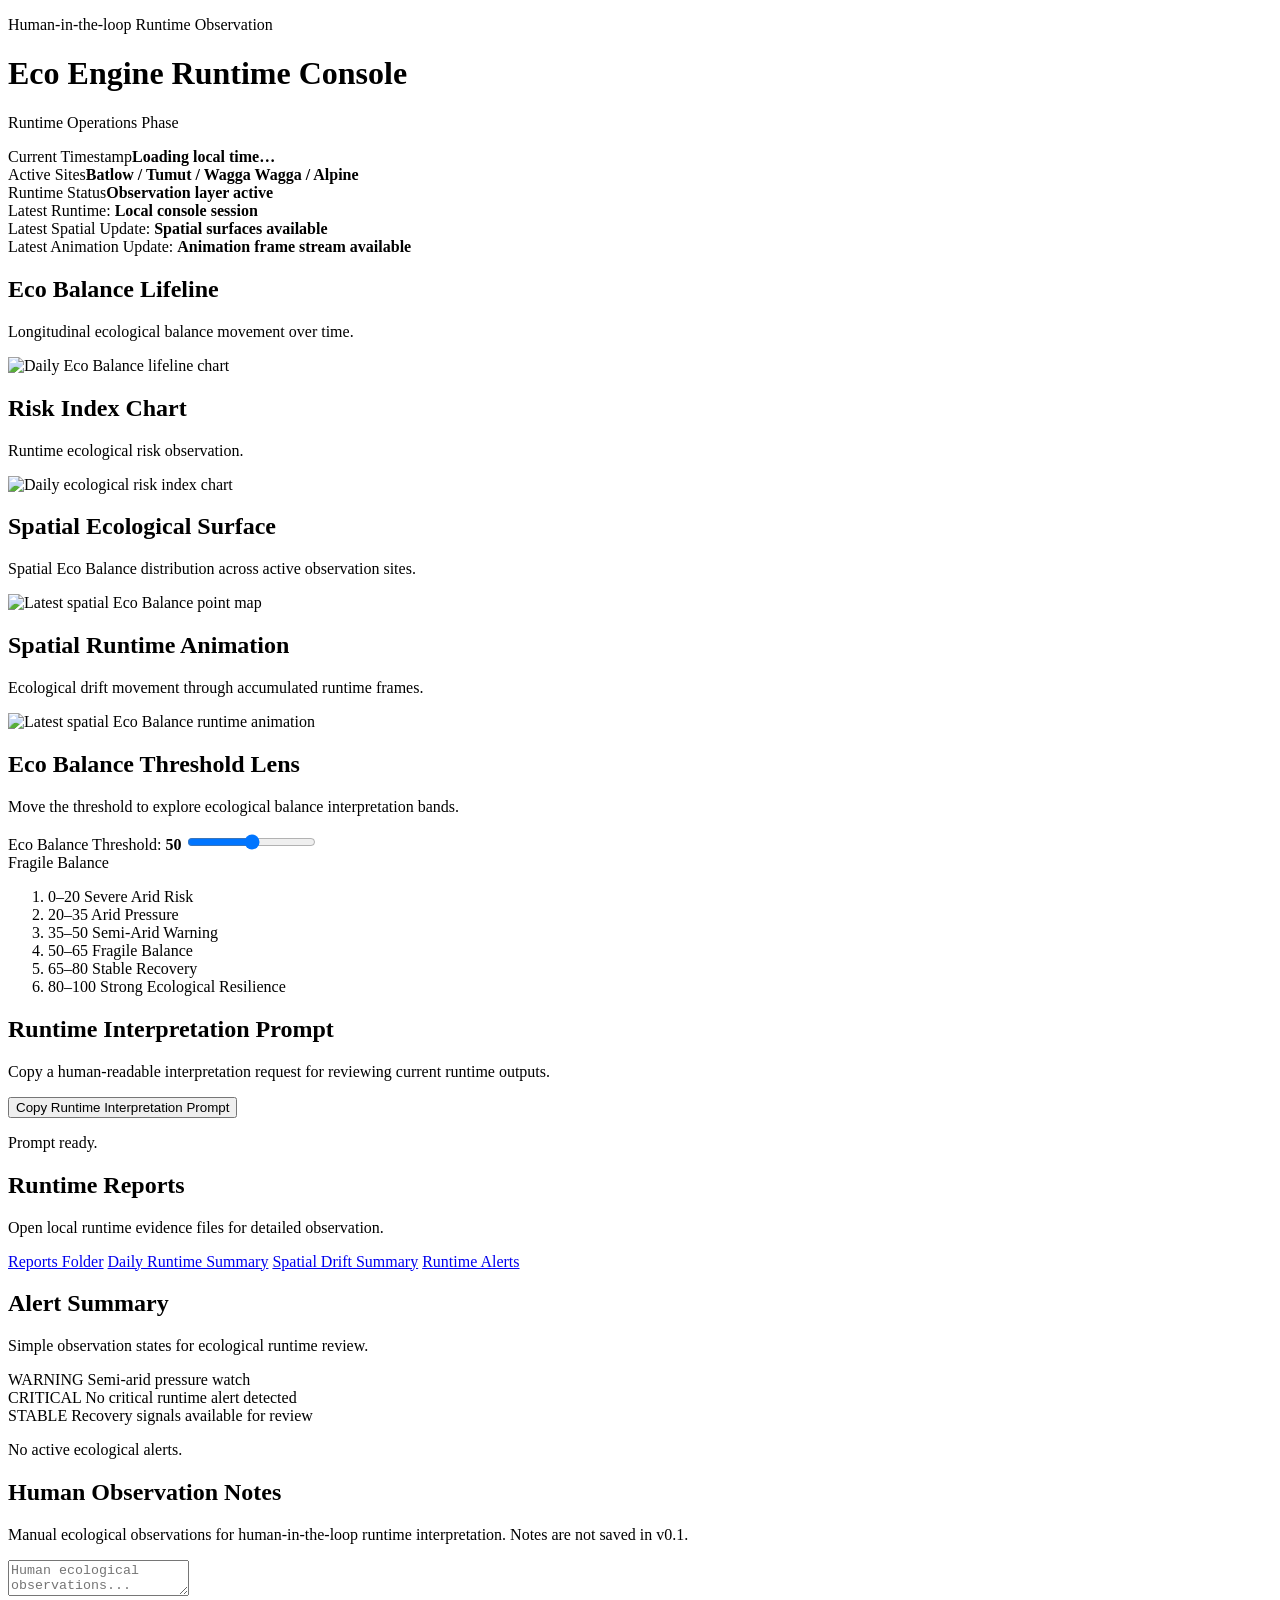
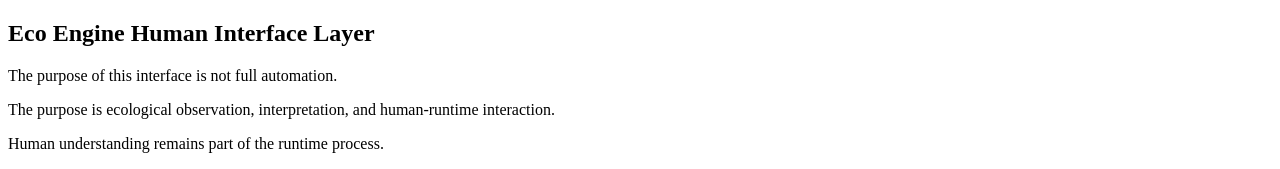
==== index.html @ 0c62c289 "Rename index_new.html to index.html" ====
<!DOCTYPE html>
<html lang="en">
<head>
  <meta charset="UTF-8">
  <meta name="viewport" content="width=device-width, initial-scale=1.0">
  <title>Eco Engine Runtime Console</title>
  <link rel="stylesheet" href="style.css">
</head>
<body>
  <header class="runtime-header">
    <div>
      <p class="eyebrow">Human-in-the-loop Runtime Observation</p>
      <h1>Eco Engine Runtime Console</h1>
      <p class="phase">Runtime Operations Phase</p>
    </div>
    <div class="status-panel" aria-label="Runtime status summary">
      <div><span>Current Timestamp</span><strong id="current-timestamp">Loading local time…</strong></div>
      <div><span>Active Sites</span><strong>Batlow / Tumut / Wagga Wagga / Alpine</strong></div>
      <div><span>Runtime Status</span><strong class="status-stable">Observation layer active</strong></div>
    </div>
  </header>

  <main>
    <section class="awareness-grid" aria-label="Local runtime awareness">
      <article class="awareness-card">
        <span>Latest Runtime:</span>
        <strong id="latest-runtime">Local console session</strong>
      </article>
      <article class="awareness-card">
        <span>Latest Spatial Update:</span>
        <strong id="latest-spatial-update">Spatial surfaces available</strong>
      </article>
      <article class="awareness-card">
        <span>Latest Animation Update:</span>
        <strong id="latest-animation-update">Animation frame stream available</strong>
      </article>
    </section>

    <section class="dashboard-grid" aria-label="Runtime visualization dashboard">
      <article class="card chart-card">
        <div class="card-header">
          <h2>Eco Balance Lifeline</h2>
          <p>Longitudinal ecological balance movement over time.</p>
        </div>
        <img class="runtime-image" src="../charts/eco_balance_daily.png" alt="Daily Eco Balance lifeline chart">
      </article>

      <article class="card chart-card">
        <div class="card-header">
          <h2>Risk Index Chart</h2>
          <p>Runtime ecological risk observation.</p>
        </div>
        <img class="runtime-image" src="../charts/risk_index_daily.png" alt="Daily ecological risk index chart">
      </article>

      <article class="card chart-card">
        <div class="card-header">
          <h2>Spatial Ecological Surface</h2>
          <p>Spatial Eco Balance distribution across active observation sites.</p>
        </div>
        <img class="runtime-image" src="../charts/spatial/eco_balance_site_points_latest.png" alt="Latest spatial Eco Balance point map">
      </article>

      <article class="card chart-card">
        <div class="card-header">
          <h2>Spatial Runtime Animation</h2>
          <p>Ecological drift movement through accumulated runtime frames.</p>
        </div>
        <img class="runtime-image animation-frame" src="../charts/spatial/eco_balance_spatial_animation_latest.gif" alt="Latest spatial Eco Balance runtime animation">
      </article>
    </section>

    <section class="interaction-grid" aria-label="Human runtime interaction tools">
      <article class="card slider-card">
        <div class="card-header">
          <h2>Eco Balance Threshold Lens</h2>
          <p>Move the threshold to explore ecological balance interpretation bands.</p>
        </div>
        <label for="eco-balance-slider" class="slider-label">Eco Balance Threshold: <strong id="threshold-value">50</strong></label>
        <input id="eco-balance-slider" type="range" min="0" max="100" value="50" step="1">
        <div id="threshold-meaning" class="threshold-meaning">Fragile Balance</div>
        <ol class="threshold-scale" aria-label="Eco Balance interpretation bands">
          <li>0–20 Severe Arid Risk</li>
          <li>20–35 Arid Pressure</li>
          <li>35–50 Semi-Arid Warning</li>
          <li>50–65 Fragile Balance</li>
          <li>65–80 Stable Recovery</li>
          <li>80–100 Strong Ecological Resilience</li>
        </ol>
      </article>

      <article class="card prompt-card">
        <div class="card-header">
          <h2>Runtime Interpretation Prompt</h2>
          <p>Copy a human-readable interpretation request for reviewing current runtime outputs.</p>
        </div>
        <button id="copy-prompt-button" type="button">Copy Runtime Interpretation Prompt</button>
        <p id="copy-status" class="copy-status" role="status" aria-live="polite">Prompt ready.</p>
      </article>

      <article class="card reports-card">
        <div class="card-header">
          <h2>Runtime Reports</h2>
          <p>Open local runtime evidence files for detailed observation.</p>
        </div>
        <div class="report-links">
          <a href="../reports/">Reports Folder</a>
          <a href="../reports/daily_runtime_summary_latest.md">Daily Runtime Summary</a>
          <a href="../reports/spatial_drift_summary_latest.md">Spatial Drift Summary</a>
          <a href="../reports/runtime_alerts_latest.md">Runtime Alerts</a>
        </div>
      </article>

      <article class="card alerts-card">
        <div class="card-header">
          <h2>Alert Summary</h2>
          <p>Simple observation states for ecological runtime review.</p>
        </div>
        <div class="alert-list" id="alert-list">
          <div class="alert-card warning">WARNING <span>Semi-arid pressure watch</span></div>
          <div class="alert-card critical">CRITICAL <span>No critical runtime alert detected</span></div>
          <div class="alert-card stable">STABLE <span>Recovery signals available for review</span></div>
        </div>
        <p id="no-alerts-message" class="no-alerts">No active ecological alerts.</p>
      </article>
    </section>

    <section class="card notes-card" aria-label="Human observation notes">
      <div class="card-header">
        <h2>Human Observation Notes</h2>
        <p>Manual ecological observations for human-in-the-loop runtime interpretation. Notes are not saved in v0.1.</p>
      </div>
      <textarea placeholder="Human ecological observations..." aria-label="Human ecological observations"></textarea>
    </section>
  </main>

  <footer class="philosophy-note">
    <h2>Eco Engine Human Interface Layer</h2>
    <p>The purpose of this interface is not full automation.</p>
    <p>The purpose is ecological observation, interpretation, and human-runtime interaction.</p>
    <p>Human understanding remains part of the runtime process.</p>
  </footer>

  <script src="console.js"></script>
</body>
</html>
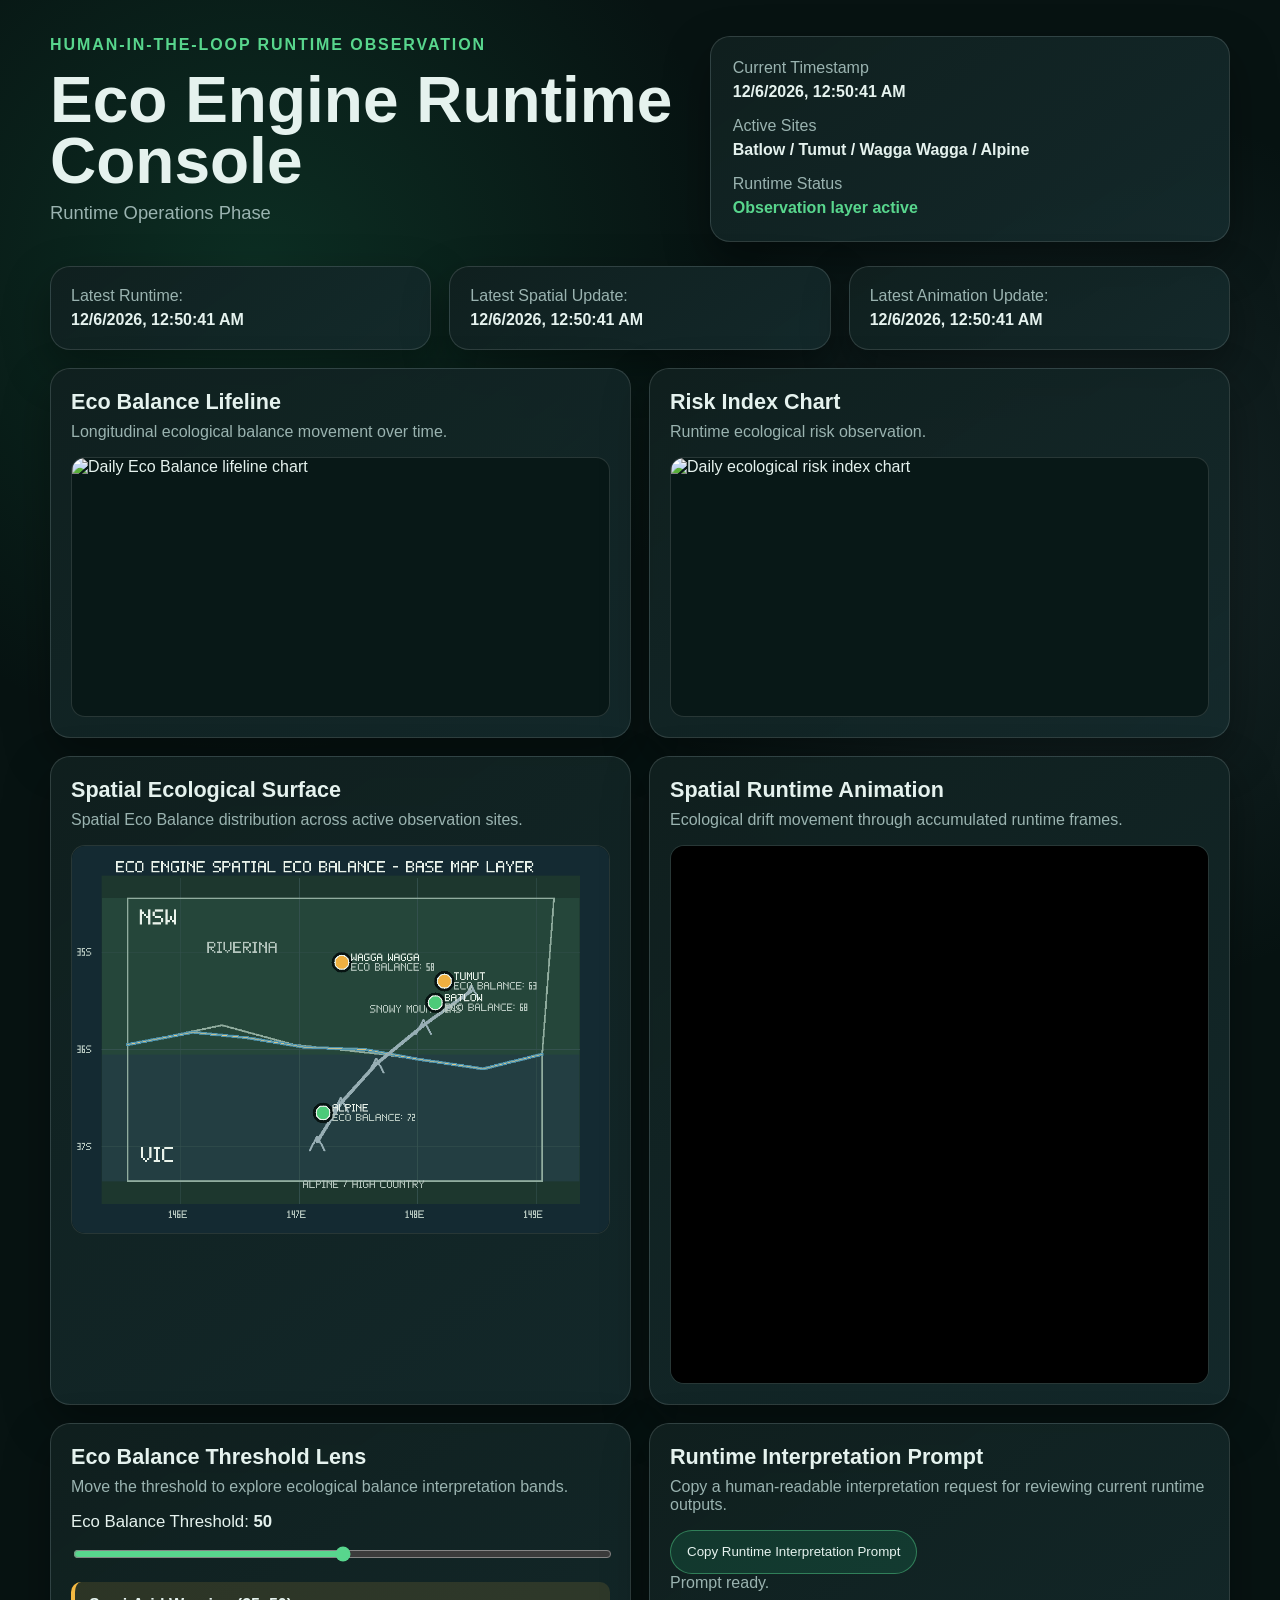
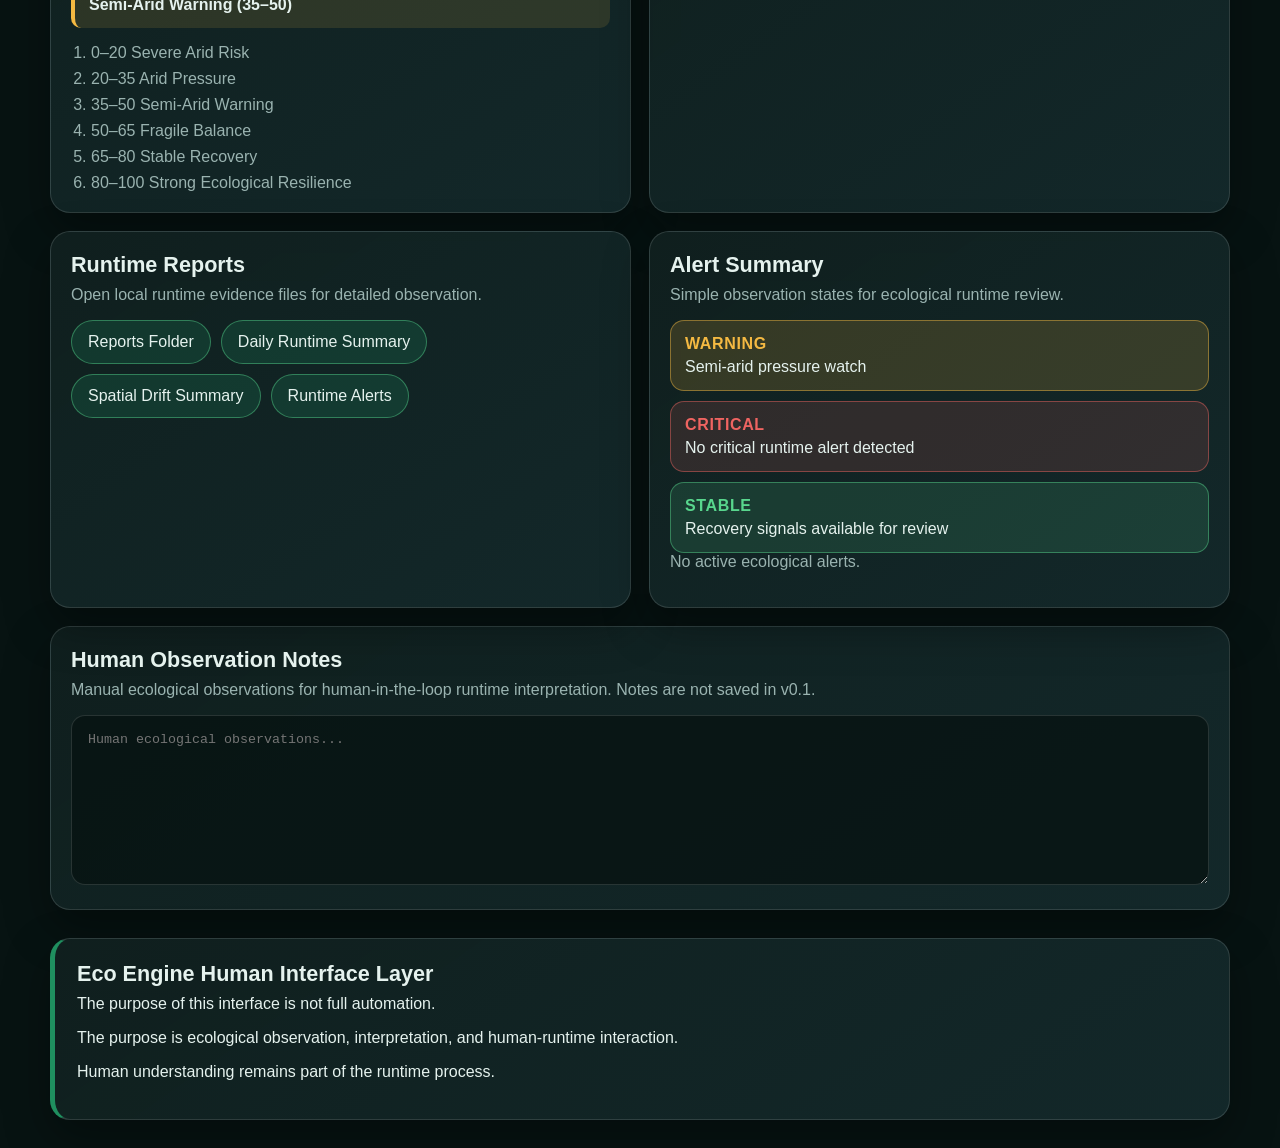
==== commit 5e02d001: "Add files via upload" ====
--- a/index.html
+++ b/index.html
@@ -1,146 +1,98 @@
-<!DOCTYPE html>
-<html lang="en">
-<head>
-  <meta charset="UTF-8">
-  <meta name="viewport" content="width=device-width, initial-scale=1.0">
-  <title>Eco Engine Runtime Console</title>
-  <link rel="stylesheet" href="style.css">
-</head>
-<body>
-  <header class="runtime-header">
-    <div>
-      <p class="eyebrow">Human-in-the-loop Runtime Observation</p>
-      <h1>Eco Engine Runtime Console</h1>
-      <p class="phase">Runtime Operations Phase</p>
-    </div>
-    <div class="status-panel" aria-label="Runtime status summary">
-      <div><span>Current Timestamp</span><strong id="current-timestamp">Loading local time…</strong></div>
-      <div><span>Active Sites</span><strong>Batlow / Tumut / Wagga Wagga / Alpine</strong></div>
-      <div><span>Runtime Status</span><strong class="status-stable">Observation layer active</strong></div>
-    </div>
-  </header>
-
-  <main>
-    <section class="awareness-grid" aria-label="Local runtime awareness">
-      <article class="awareness-card">
-        <span>Latest Runtime:</span>
-        <strong id="latest-runtime">Local console session</strong>
-      </article>
-      <article class="awareness-card">
-        <span>Latest Spatial Update:</span>
-        <strong id="latest-spatial-update">Spatial surfaces available</strong>
-      </article>
-      <article class="awareness-card">
-        <span>Latest Animation Update:</span>
-        <strong id="latest-animation-update">Animation frame stream available</strong>
-      </article>
-    </section>
-
-    <section class="dashboard-grid" aria-label="Runtime visualization dashboard">
-      <article class="card chart-card">
-        <div class="card-header">
-          <h2>Eco Balance Lifeline</h2>
-          <p>Longitudinal ecological balance movement over time.</p>
-        </div>
-        <img class="runtime-image" src="../charts/eco_balance_daily.png" alt="Daily Eco Balance lifeline chart">
-      </article>
-
-      <article class="card chart-card">
-        <div class="card-header">
-          <h2>Risk Index Chart</h2>
-          <p>Runtime ecological risk observation.</p>
-        </div>
-        <img class="runtime-image" src="../charts/risk_index_daily.png" alt="Daily ecological risk index chart">
-      </article>
-
-      <article class="card chart-card">
-        <div class="card-header">
-          <h2>Spatial Ecological Surface</h2>
-          <p>Spatial Eco Balance distribution across active observation sites.</p>
-        </div>
-        <img class="runtime-image" src="../charts/spatial/eco_balance_site_points_latest.png" alt="Latest spatial Eco Balance point map">
-      </article>
-
-      <article class="card chart-card">
-        <div class="card-header">
-          <h2>Spatial Runtime Animation</h2>
-          <p>Ecological drift movement through accumulated runtime frames.</p>
-        </div>
-        <img class="runtime-image animation-frame" src="../charts/spatial/eco_balance_spatial_animation_latest.gif" alt="Latest spatial Eco Balance runtime animation">
-      </article>
-    </section>
-
-    <section class="interaction-grid" aria-label="Human runtime interaction tools">
-      <article class="card slider-card">
-        <div class="card-header">
-          <h2>Eco Balance Threshold Lens</h2>
-          <p>Move the threshold to explore ecological balance interpretation bands.</p>
-        </div>
-        <label for="eco-balance-slider" class="slider-label">Eco Balance Threshold: <strong id="threshold-value">50</strong></label>
-        <input id="eco-balance-slider" type="range" min="0" max="100" value="50" step="1">
-        <div id="threshold-meaning" class="threshold-meaning">Fragile Balance</div>
-        <ol class="threshold-scale" aria-label="Eco Balance interpretation bands">
-          <li>0–20 Severe Arid Risk</li>
-          <li>20–35 Arid Pressure</li>
-          <li>35–50 Semi-Arid Warning</li>
-          <li>50–65 Fragile Balance</li>
-          <li>65–80 Stable Recovery</li>
-          <li>80–100 Strong Ecological Resilience</li>
-        </ol>
-      </article>
-
-      <article class="card prompt-card">
-        <div class="card-header">
-          <h2>Runtime Interpretation Prompt</h2>
-          <p>Copy a human-readable interpretation request for reviewing current runtime outputs.</p>
-        </div>
-        <button id="copy-prompt-button" type="button">Copy Runtime Interpretation Prompt</button>
-        <p id="copy-status" class="copy-status" role="status" aria-live="polite">Prompt ready.</p>
-      </article>
-
-      <article class="card reports-card">
-        <div class="card-header">
-          <h2>Runtime Reports</h2>
-          <p>Open local runtime evidence files for detailed observation.</p>
-        </div>
-        <div class="report-links">
-          <a href="../reports/">Reports Folder</a>
-          <a href="../reports/daily_runtime_summary_latest.md">Daily Runtime Summary</a>
-          <a href="../reports/spatial_drift_summary_latest.md">Spatial Drift Summary</a>
-          <a href="../reports/runtime_alerts_latest.md">Runtime Alerts</a>
-        </div>
-      </article>
-
-      <article class="card alerts-card">
-        <div class="card-header">
-          <h2>Alert Summary</h2>
-          <p>Simple observation states for ecological runtime review.</p>
-        </div>
-        <div class="alert-list" id="alert-list">
-          <div class="alert-card warning">WARNING <span>Semi-arid pressure watch</span></div>
-          <div class="alert-card critical">CRITICAL <span>No critical runtime alert detected</span></div>
-          <div class="alert-card stable">STABLE <span>Recovery signals available for review</span></div>
-        </div>
-        <p id="no-alerts-message" class="no-alerts">No active ecological alerts.</p>
-      </article>
-    </section>
-
-    <section class="card notes-card" aria-label="Human observation notes">
-      <div class="card-header">
-        <h2>Human Observation Notes</h2>
-        <p>Manual ecological observations for human-in-the-loop runtime interpretation. Notes are not saved in v0.1.</p>
-      </div>
-      <textarea placeholder="Human ecological observations..." aria-label="Human ecological observations"></textarea>
-    </section>
-  </main>
-
-  <footer class="philosophy-note">
-    <h2>Eco Engine Human Interface Layer</h2>
-    <p>The purpose of this interface is not full automation.</p>
-    <p>The purpose is ecological observation, interpretation, and human-runtime interaction.</p>
-    <p>Human understanding remains part of the runtime process.</p>
-  </footer>
-
-  <script src="console.js"></script>
-</body>
-</html>
+<!DOCTYPE html>
+<html lang="en">
+<head>
+  <meta charset="UTF-8">
+  <meta name="viewport" content="width=device-width, initial-scale=1.0">
+  <title>Eco Engine Runtime Console</title>
+  <link rel="stylesheet" href="style.css">
+</head>
+<body>
+  <header class="runtime-header">
+    <div>
+      <p class="eyebrow">Human-in-the-loop Runtime Observation</p>
+      <h1>Eco Engine Runtime Console</h1>
+      <p class="phase">Runtime Operations Phase</p>
+    </div>
+    <div class="status-panel" aria-label="Runtime status summary">
+      <div><span>Current Timestamp</span><strong id="current-timestamp">Loading local time…</strong></div>
+      <div><span>Active Sites</span><strong>Batlow / Tumut / Wagga Wagga / Alpine</strong></div>
+      <div><span>Runtime Status</span><strong class="status-stable">Observation layer active</strong></div>
+    </div>
+  </header>
+
+  <main>
+    <section class="awareness-grid" aria-label="Local runtime awareness">
+      <article class="awareness-card"><span>Latest Runtime:</span><strong id="latest-runtime">Local console session</strong></article>
+      <article class="awareness-card"><span>Latest Spatial Update:</span><strong id="latest-spatial-update">Spatial surfaces available</strong></article>
+      <article class="awareness-card"><span>Latest Animation Update:</span><strong id="latest-animation-update">Animation frame stream available</strong></article>
+    </section>
+
+    <section class="dashboard-grid" aria-label="Runtime visualization dashboard">
+      <article class="card chart-card">
+        <div class="card-header"><h2>Eco Balance Lifeline</h2><p>Longitudinal ecological balance movement over time.</p></div>
+        <img class="runtime-image" src="../charts/eco_balance_daily.png" alt="Daily Eco Balance lifeline chart">
+      </article>
+      <article class="card chart-card">
+        <div class="card-header"><h2>Risk Index Chart</h2><p>Runtime ecological risk observation.</p></div>
+        <img class="runtime-image" src="../charts/risk_index_daily.png" alt="Daily ecological risk index chart">
+      </article>
+      <article class="card chart-card">
+        <div class="card-header"><h2>Spatial Ecological Surface</h2><p>Spatial Eco Balance distribution across active observation sites.</p></div>
+        <img class="runtime-image" src="../charts/spatial/eco_balance_site_points_latest.png" alt="Latest spatial Eco Balance point map">
+      </article>
+      <article class="card chart-card">
+        <div class="card-header"><h2>Spatial Runtime Animation</h2><p>Ecological drift movement through accumulated runtime frames.</p></div>
+        <img class="runtime-image animation-frame" src="../charts/spatial/eco_balance_spatial_animation_latest.gif" alt="Latest spatial Eco Balance runtime animation">
+      </article>
+    </section>
+
+    <section class="interaction-grid" aria-label="Human runtime interaction tools">
+      <article class="card slider-card">
+        <div class="card-header"><h2>Eco Balance Threshold Lens</h2><p>Move the threshold to explore ecological balance interpretation bands.</p></div>
+        <label for="eco-balance-slider" class="slider-label">Eco Balance Threshold: <strong id="threshold-value">50</strong></label>
+        <input id="eco-balance-slider" type="range" min="0" max="100" value="50" step="1">
+        <div id="threshold-meaning" class="threshold-meaning">Fragile Balance</div>
+        <ol class="threshold-scale" aria-label="Eco Balance interpretation bands">
+          <li>0–20 Severe Arid Risk</li><li>20–35 Arid Pressure</li><li>35–50 Semi-Arid Warning</li>
+          <li>50–65 Fragile Balance</li><li>65–80 Stable Recovery</li><li>80–100 Strong Ecological Resilience</li>
+        </ol>
+      </article>
+      <article class="card prompt-card">
+        <div class="card-header"><h2>Runtime Interpretation Prompt</h2><p>Copy a human-readable interpretation request for reviewing current runtime outputs.</p></div>
+        <button id="copy-prompt-button" type="button">Copy Runtime Interpretation Prompt</button>
+        <p id="copy-status" class="copy-status" role="status" aria-live="polite">Prompt ready.</p>
+      </article>
+      <article class="card reports-card">
+        <div class="card-header"><h2>Runtime Reports</h2><p>Open local runtime evidence files for detailed observation.</p></div>
+        <div class="report-links">
+          <a href="../reports/">Reports Folder</a>
+          <a href="../reports/daily_runtime_summary_latest.md">Daily Runtime Summary</a>
+          <a href="../reports/spatial_drift_summary_latest.md">Spatial Drift Summary</a>
+          <a href="../reports/runtime_alerts_latest.md">Runtime Alerts</a>
+        </div>
+      </article>
+      <article class="card alerts-card">
+        <div class="card-header"><h2>Alert Summary</h2><p>Simple observation states for ecological runtime review.</p></div>
+        <div class="alert-list" id="alert-list">
+          <div class="alert-card warning">WARNING <span>Semi-arid pressure watch</span></div>
+          <div class="alert-card critical">CRITICAL <span>No critical runtime alert detected</span></div>
+          <div class="alert-card stable">STABLE <span>Recovery signals available for review</span></div>
+        </div>
+        <p id="no-alerts-message" class="no-alerts">No active ecological alerts.</p>
+      </article>
+    </section>
+
+    <section class="card notes-card" aria-label="Human observation notes">
+      <div class="card-header"><h2>Human Observation Notes</h2><p>Manual ecological observations for human-in-the-loop runtime interpretation. Notes are not saved in v0.1.</p></div>
+      <textarea placeholder="Human ecological observations..." aria-label="Human ecological observations"></textarea>
+    </section>
+  </main>
+  <footer class="philosophy-note">
+    <h2>Eco Engine Human Interface Layer</h2>
+    <p>The purpose of this interface is not full automation.</p>
+    <p>The purpose is ecological observation, interpretation, and human-runtime interaction.</p>
+    <p>Human understanding remains part of the runtime process.</p>
+  </footer>
+  <script src="console.js"></script>
+</body>
+</html>
--- a/style.css
+++ b/style.css
@@ -0,0 +1,46 @@
+:root {
+  --bg: #071312; --panel: #10201f; --panel-soft: #152b2d; --text: #e5f2ee;
+  --muted: #9ab3b0; --green: #58d68d; --green-deep: #1f8f5f; --amber: #f4b942;
+  --red: #ef6461; --line: rgba(229, 242, 238, 0.14); --shadow: 0 18px 45px rgba(0,0,0,.35);
+}
+* { box-sizing: border-box; }
+body {
+  margin: 0; min-height: 100vh; font-family: Arial, Helvetica, sans-serif; color: var(--text);
+  background: radial-gradient(circle at 20% 10%, rgba(31,143,95,.22), transparent 30rem),
+              radial-gradient(circle at 85% 20%, rgba(96,125,139,.18), transparent 28rem),
+              var(--bg);
+}
+.runtime-header, main, .philosophy-note { width: min(1180px, calc(100% - 32px)); margin: 0 auto; }
+.runtime-header { display: grid; grid-template-columns: 1.1fr .9fr; gap: 24px; padding: 36px 0 24px; align-items: stretch; }
+.eyebrow { color: var(--green); font-weight: 700; letter-spacing: .12em; text-transform: uppercase; }
+h1, h2, p { margin-top: 0; } h1 { margin-bottom: 10px; font-size: clamp(2.2rem, 5vw, 4.6rem); line-height: .95; }
+h2 { margin-bottom: 8px; font-size: 1.35rem; } .phase { color: var(--muted); font-size: 1.15rem; }
+.status-panel, .card, .awareness-card, .philosophy-note {
+  border: 1px solid var(--line); background: linear-gradient(145deg, rgba(16,32,31,.96), rgba(21,43,45,.9));
+  border-radius: 20px; box-shadow: var(--shadow);
+}
+.status-panel { display: grid; gap: 14px; padding: 22px; }
+.status-panel span, .awareness-card span, .card-header p, .copy-status, .no-alerts { color: var(--muted); }
+.status-panel strong, .awareness-card strong { display: block; margin-top: 6px; font-size: 1rem; }
+.status-stable { color: var(--green); }
+.awareness-grid, .dashboard-grid, .interaction-grid { display: grid; gap: 18px; margin-bottom: 18px; }
+.awareness-grid { grid-template-columns: repeat(3, 1fr); }
+.dashboard-grid, .interaction-grid { grid-template-columns: repeat(2, minmax(0, 1fr)); }
+.awareness-card, .card { padding: 20px; } .card-header { margin-bottom: 16px; }
+.runtime-image { display: block; width: 100%; min-height: 260px; object-fit: contain; border: 1px solid var(--line); border-radius: 14px; background: #081817; }
+.slider-label { display: block; margin-bottom: 12px; font-size: 1.05rem; }
+input[type="range"] { width: 100%; accent-color: var(--green); }
+.threshold-meaning { margin: 16px 0; padding: 14px; border-left: 4px solid var(--amber); border-radius: 10px; background: rgba(244,185,66,.12); font-weight: 700; }
+.threshold-scale { display: grid; gap: 8px; margin: 0; padding-left: 20px; color: var(--muted); }
+button, .report-links a { display: inline-flex; justify-content: center; align-items: center; min-height: 44px; padding: 12px 16px; border: 1px solid rgba(88,214,141,.45); border-radius: 999px; color: var(--text); background: rgba(31,143,95,.22); text-decoration: none; cursor: pointer; }
+button:hover, .report-links a:hover { border-color: var(--green); background: rgba(31,143,95,.34); }
+.report-links { display: flex; flex-wrap: wrap; gap: 10px; }
+.alert-list { display: grid; gap: 10px; }
+.alert-card { padding: 14px; border-radius: 14px; font-weight: 800; letter-spacing: .04em; }
+.alert-card span { display: block; margin-top: 5px; font-weight: 400; letter-spacing: 0; color: var(--text); }
+.warning { background: rgba(244,185,66,.16); border: 1px solid rgba(244,185,66,.45); color: var(--amber); }
+.critical { background: rgba(239,100,97,.14); border: 1px solid rgba(239,100,97,.45); color: var(--red); }
+.stable { background: rgba(88,214,141,.14); border: 1px solid rgba(88,214,141,.45); color: var(--green); }
+textarea { width: 100%; min-height: 170px; padding: 16px; border: 1px solid var(--line); border-radius: 14px; color: var(--text); background: rgba(7,19,18,.76); resize: vertical; }
+.philosophy-note { margin-top: 28px; margin-bottom: 28px; padding: 22px; border-left: 5px solid var(--green-deep); }
+@media (max-width: 860px) { .runtime-header, .awareness-grid, .dashboard-grid, .interaction-grid { grid-template-columns: 1fr; } .runtime-image { min-height: 200px; } }
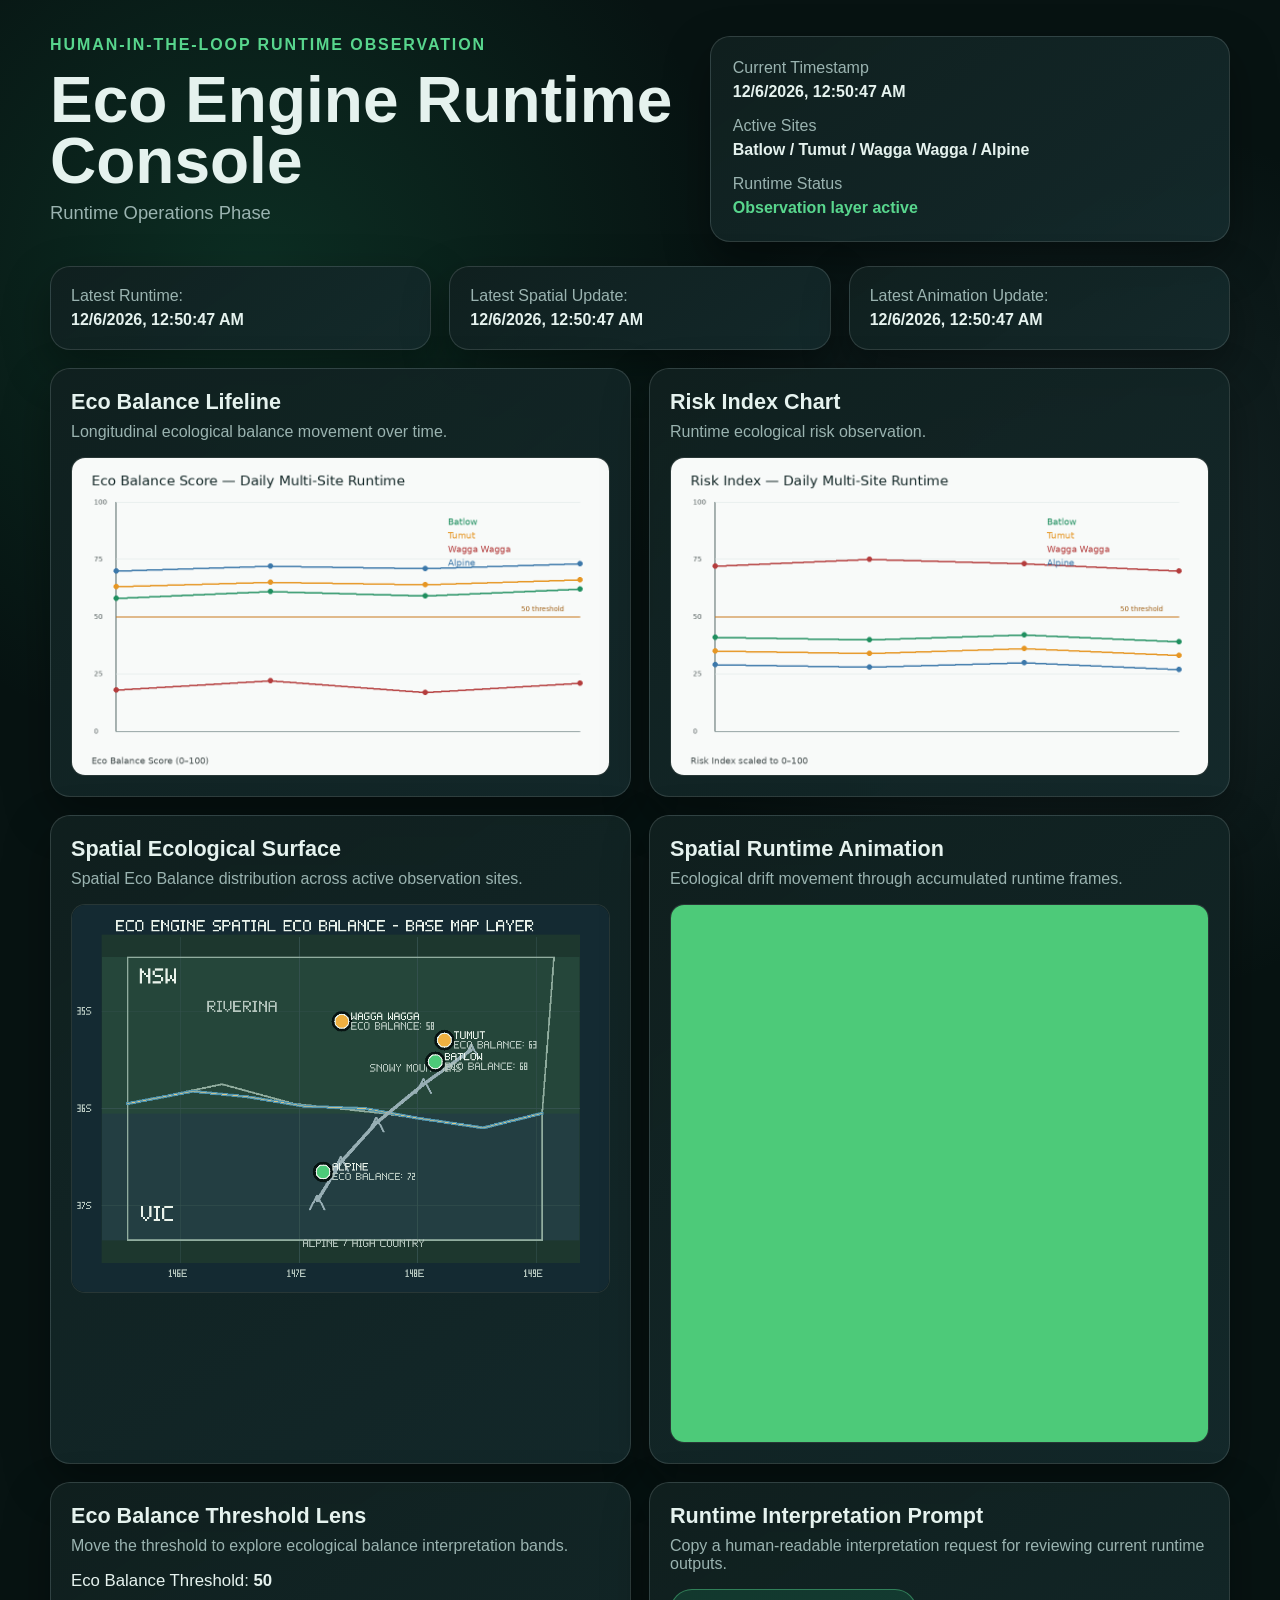
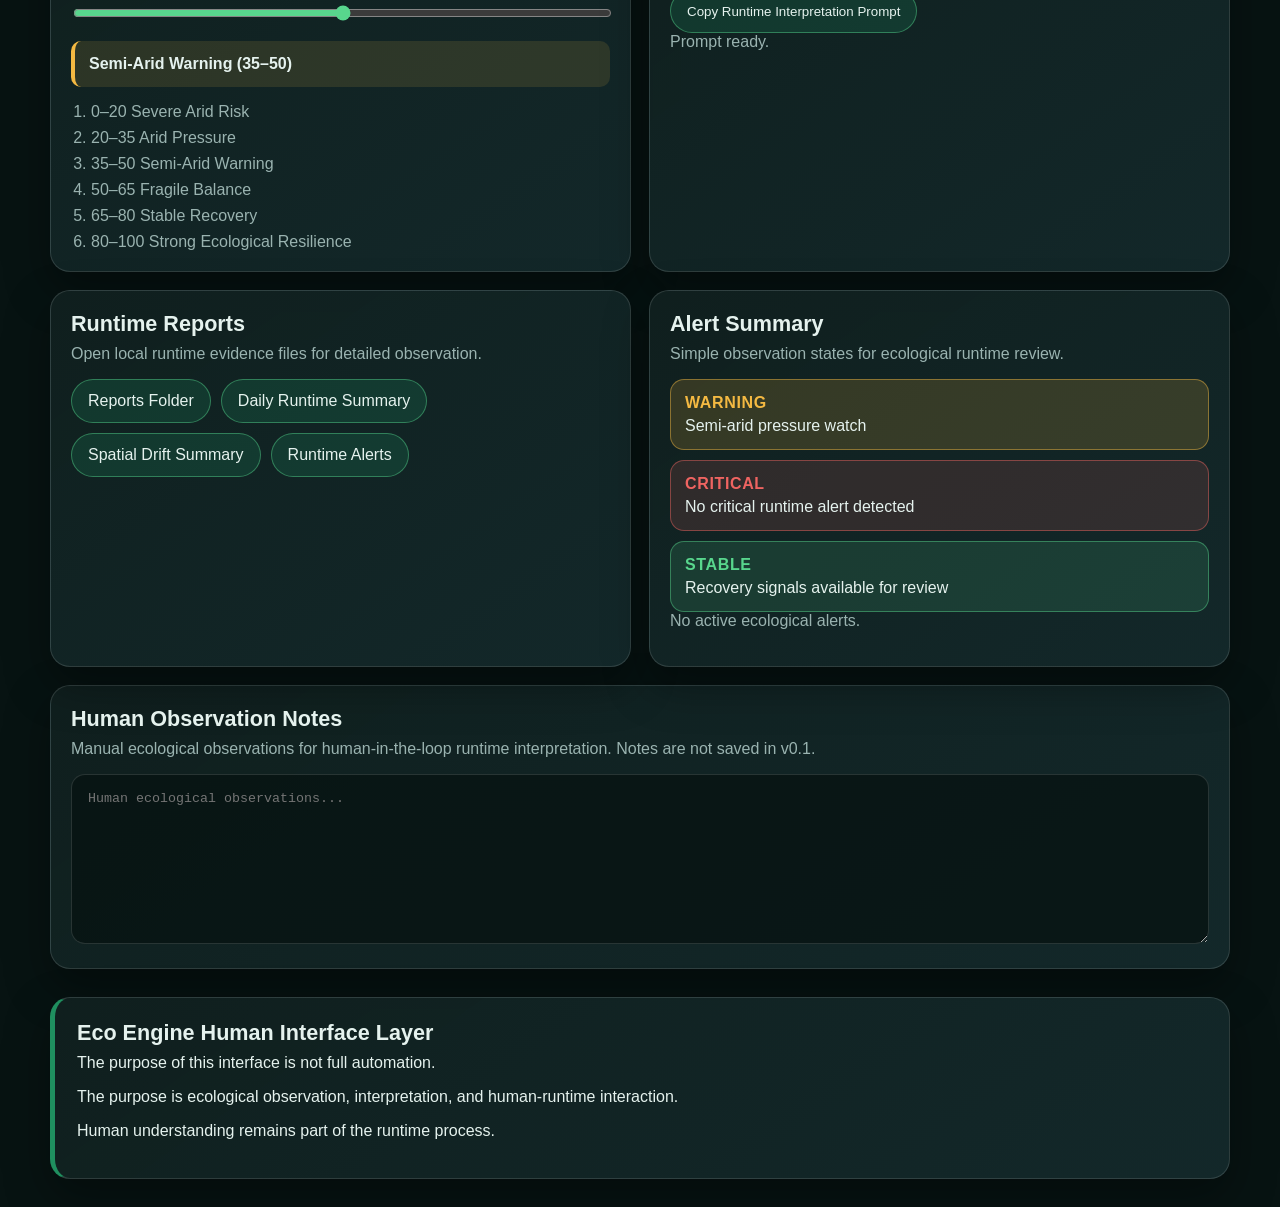
==== commit 3bac9f60: "Fix chart asset paths for GitHub Pages" ====
--- a/index.html
+++ b/index.html
@@ -30,19 +30,19 @@
     <section class="dashboard-grid" aria-label="Runtime visualization dashboard">
       <article class="card chart-card">
         <div class="card-header"><h2>Eco Balance Lifeline</h2><p>Longitudinal ecological balance movement over time.</p></div>
-        <img class="runtime-image" src="../charts/eco_balance_daily.png" alt="Daily Eco Balance lifeline chart">
+        <img class="runtime-image" src="charts/eco_balance_daily.png" alt="Daily Eco Balance lifeline chart">
       </article>
       <article class="card chart-card">
         <div class="card-header"><h2>Risk Index Chart</h2><p>Runtime ecological risk observation.</p></div>
-        <img class="runtime-image" src="../charts/risk_index_daily.png" alt="Daily ecological risk index chart">
+        <img class="runtime-image" src="charts/risk_index_daily.png" alt="Daily ecological risk index chart">
       </article>
       <article class="card chart-card">
         <div class="card-header"><h2>Spatial Ecological Surface</h2><p>Spatial Eco Balance distribution across active observation sites.</p></div>
-        <img class="runtime-image" src="../charts/spatial/eco_balance_site_points_latest.png" alt="Latest spatial Eco Balance point map">
+        <img class="runtime-image" src="charts/spatial/eco_balance_site_points_latest.png" alt="Latest spatial Eco Balance point map">
       </article>
       <article class="card chart-card">
         <div class="card-header"><h2>Spatial Runtime Animation</h2><p>Ecological drift movement through accumulated runtime frames.</p></div>
-        <img class="runtime-image animation-frame" src="../charts/spatial/eco_balance_spatial_animation_latest.gif" alt="Latest spatial Eco Balance runtime animation">
+        <img class="runtime-image animation-frame" src="charts/spatial/eco_balance_spatial_animation_latest.gif" alt="Latest spatial Eco Balance runtime animation">
       </article>
     </section>
 
@@ -65,10 +65,10 @@
       <article class="card reports-card">
         <div class="card-header"><h2>Runtime Reports</h2><p>Open local runtime evidence files for detailed observation.</p></div>
         <div class="report-links">
-          <a href="../reports/">Reports Folder</a>
-          <a href="../reports/daily_runtime_summary_latest.md">Daily Runtime Summary</a>
-          <a href="../reports/spatial_drift_summary_latest.md">Spatial Drift Summary</a>
-          <a href="../reports/runtime_alerts_latest.md">Runtime Alerts</a>
+          <a href="reports/">Reports Folder</a>
+          <a href="reports/daily_runtime_summary_latest.md">Daily Runtime Summary</a>
+          <a href="reports/spatial_drift_summary_latest.md">Spatial Drift Summary</a>
+          <a href="reports/runtime_alerts_latest.md">Runtime Alerts</a>
         </div>
       </article>
       <article class="card alerts-card">
@@ -95,4 +95,4 @@
   </footer>
   <script src="console.js"></script>
 </body>
-</html>
+</html>
